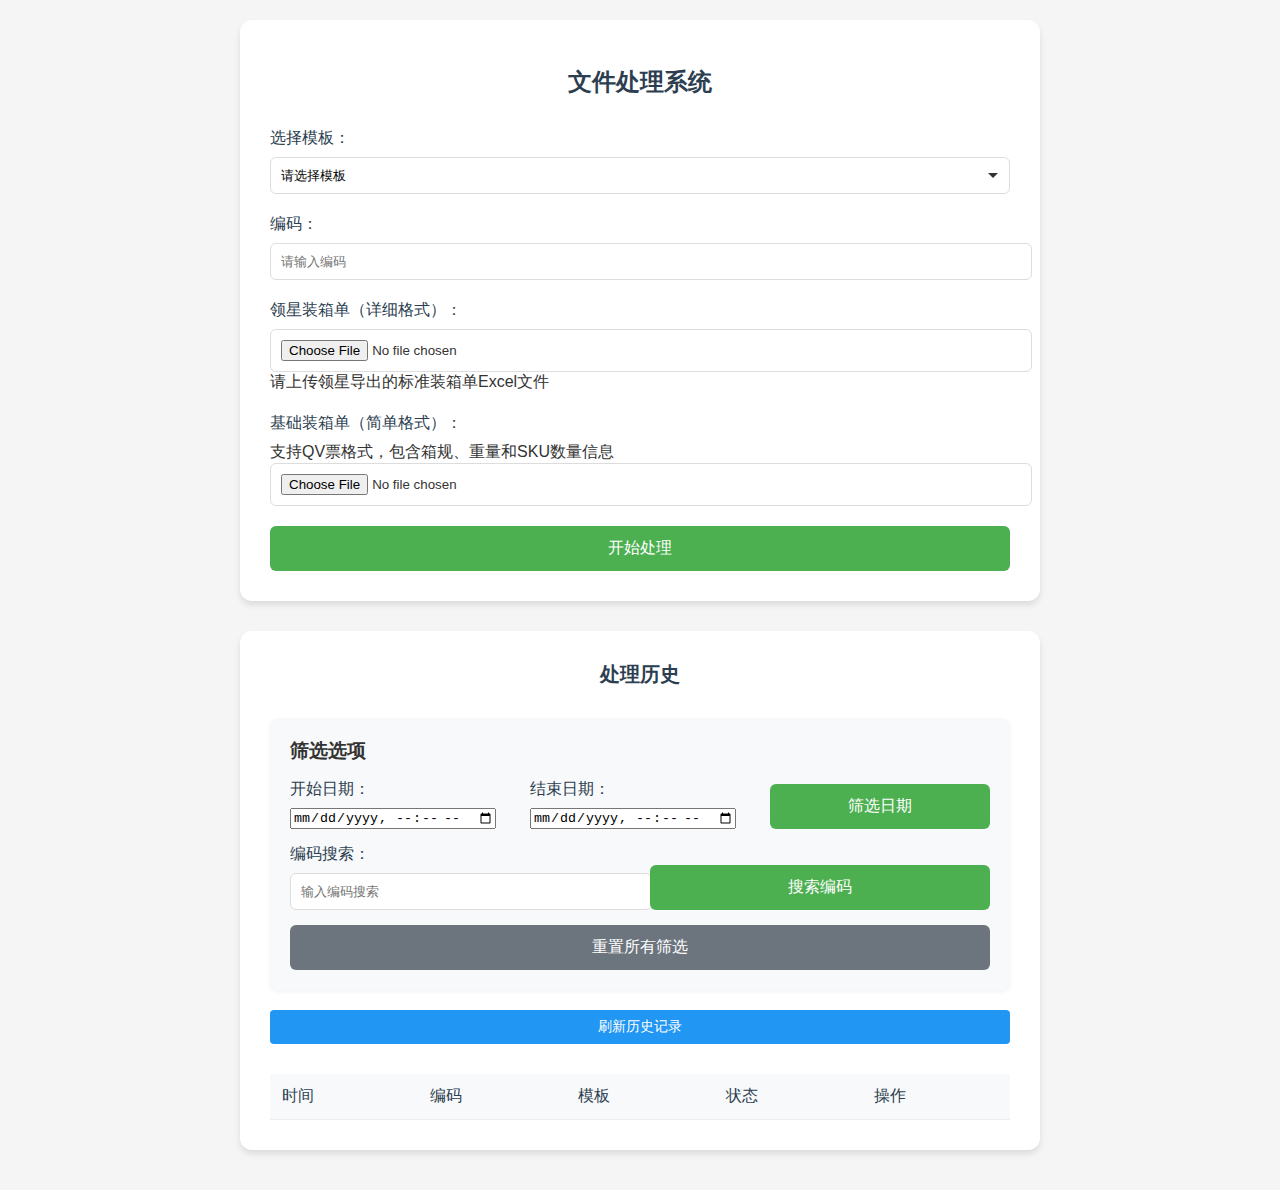
==== templates/index.html @ 7655ce64 "1.4.6" ====
<!DOCTYPE html>
<html lang="zh">
<head>
    <meta charset="UTF-8">
    <meta name="viewport" content="width=device-width, initial-scale=1.0">
    <title>文件处理系统</title>
    <style>
        body {
            font-family: "PingFang SC", "Microsoft YaHei", sans-serif;
            max-width: 800px;
            margin: 0 auto;
            padding: 20px;
            background-color: #f5f5f5;
            color: #333;
        }
        .container {
            background-color: white;
            padding: 30px;
            border-radius: 12px;
            box-shadow: 0 4px 6px rgba(0,0,0,0.1);
            margin-bottom: 20px;
        }
        h1, h2 {
            text-align: center;
            color: #2c3e50;
            margin-bottom: 30px;
            font-size: 24px;
        }
        h2 {
            font-size: 20px;
            margin-top: 0;
        }
        .form-group {
            margin-bottom: 20px;
        }
        label {
            display: block;
            margin-bottom: 8px;
            font-weight: 500;
            color: #2c3e50;
        }
        input[type="file"], input[type="text"], select, textarea {
            width: 100%;
            padding: 10px;
            border: 1px solid #ddd;
            border-radius: 6px;
            background-color: #fff;
            transition: border-color 0.3s, box-shadow 0.3s;
        }
        input[type="file"]:hover, input[type="text"]:hover, select:hover, textarea:hover {
            border-color: #4CAF50;
        }
        input[type="file"]:focus, input[type="text"]:focus, select:focus, textarea:focus {
            outline: none;
            border-color: #4CAF50;
            box-shadow: 0 0 0 2px rgba(76,175,80,0.2);
        }
        select {
            appearance: none;
            background-image: url("data:image/svg+xml,%3Csvg xmlns='http://www.w3.org/2000/svg' width='12' height='12' viewBox='0 0 12 12'%3E%3Cpath fill='%23333' d='M6 8L1 3h10z'/%3E%3C/svg%3E");
            background-repeat: no-repeat;
            background-position: right 10px center;
            padding-right: 30px;
        }
        button {
            background-color: #4CAF50;
            color: white;
            padding: 12px 24px;
            border: none;
            border-radius: 6px;
            cursor: pointer;
            width: 100%;
            font-size: 16px;
            font-weight: 500;
            transition: background-color 0.3s;
        }
        button:hover {
            background-color: #45a049;
        }
        #status {
            margin-top: 20px;
            padding: 15px;
            border-radius: 6px;
            display: none;
        }
        .success {
            background-color: #e8f5e9;
            color: #2e7d32;
            border: 1px solid #a5d6a7;
        }
        .error {
            background-color: #fdecea;
            color: #c62828;
            border: 1px solid #ef9a9a;
        }
        .processing {
            background-color: #e3f2fd;
            color: #1565c0;
            border: 1px solid #90caf9;
        }
        
        /* 历史记录样式 */
        .history-container {
            margin-top: 30px;
        }
        .history-table {
            width: 100%;
            border-collapse: collapse;
            margin-top: 20px;
        }
        .history-table th,
        .history-table td {
            padding: 12px;
            text-align: left;
            border-bottom: 1px solid #eee;
        }
        .history-table th {
            background-color: #f8f9fa;
            font-weight: 500;
            color: #2c3e50;
        }
        .history-table tr:hover {
            background-color: #f5f5f5;
        }
        .download-link {
            color: #4CAF50;
            text-decoration: none;
            font-weight: 500;
        }
        .download-link:hover {
            text-decoration: underline;
        }
        .refresh-button {
            background-color: #2196F3;
            color: white;
            padding: 8px 16px;
            border: none;
            border-radius: 4px;
            cursor: pointer;
            font-size: 14px;
            margin-bottom: 10px;
        }
        .refresh-button:hover {
            background-color: #1976D2;
        }
        .status-badge {
            padding: 4px 8px;
            border-radius: 12px;
            font-size: 12px;
            font-weight: 500;
        }
        .status-completed {
            background-color: #e8f5e9;
            color: #2e7d32;
        }
        .status-failed {
            background-color: #fdecea;
            color: #c62828;
        }
        .status-processing {
            background-color: #e3f2fd;
            color: #1565c0;
        }
        
        /* 新增样式 */
        .filter-section {
            background-color: #f8f9fa;
            padding: 20px;
            border-radius: 8px;
            margin-bottom: 20px;
            box-shadow: 0 2px 4px rgba(0,0,0,0.05);
        }
        
        .filter-group {
            display: flex;
            gap: 20px;
            margin-bottom: 15px;
        }
        
        .filter-item {
            flex: 1;
        }
        
        .filter-buttons {
            display: flex;
            gap: 10px;
            justify-content: flex-end;
            margin-top: 15px;
        }
        
        .btn-primary {
            background-color: #4CAF50;
            color: white;
        }
        
        .btn-secondary {
            background-color: #6c757d;
            color: white;
        }
        
        /* 新增通知样式 */
        .notification {
            position: fixed;
            top: 20px;
            right: 20px;
            padding: 15px 25px;
            border-radius: 8px;
            box-shadow: 0 4px 12px rgba(0,0,0,0.15);
            display: flex;
            align-items: center;
            justify-content: space-between;
            min-width: 300px;
            max-width: 400px;
            z-index: 1000;
            animation: slideIn 0.3s ease-out;
        }

        .notification.success {
            background-color: #e8f5e9;
            color: #2e7d32;
            border-left: 4px solid #4caf50;
        }

        .notification.error {
            background-color: #fdecea;
            color: #c62828;
            border-left: 4px solid #ef5350;
        }

        .notification .close-btn {
            background: none;
            border: none;
            color: inherit;
            padding: 0;
            margin-left: 15px;
            cursor: pointer;
            font-size: 20px;
            width: auto;
        }

        @keyframes slideIn {
            from {
                transform: translateX(100%);
                opacity: 0;
            }
            to {
                transform: translateX(0);
                opacity: 1;
            }
        }

        @keyframes fadeOut {
            from {
                opacity: 1;
            }
            to {
                opacity: 0;
            }
        }
    </style>
</head>
<body>
    <div class="container">
        <h1>文件处理系统</h1>
        <form id="uploadForm">
            <div class="form-group">
                <label for="templateSelect">选择模板：</label>
                <select id="templateSelect" name="templateSelect" required>
                    <option value="">请选择模板</option>
                    <option value="表格模版/叮铛卡航限时达.xlsx">叮铛卡航限时达</option>
                    <option value="表格模版/依诺达.xlsx">依诺达</option>
                    <option value="表格模版/顺丰.xlsx">顺丰</option>
                    <option value="表格模版/叮铛(美洲).xlsx">叮铛(美洲)</option>
                    <option value="表格模版/UPS(美洲).xlsx">UPS(美洲)</option>
                </select>
            </div>
            
            <div class="form-group">
                <label for="codeInput">编码：</label>
                <input type="text" id="codeInput" name="codeInput" placeholder="请输入编码">
                <div class="help-text" id="codeInputHelp"></div>
            </div>

            <div class="form-group">
                <label for="packing_list">领星装箱单（详细格式）：</label>
                <input type="file" id="packing_list" name="packing_list" accept=".xlsx,.xls">
                <div class="help-text">请上传领星导出的标准装箱单Excel文件</div>
            </div>
            
            <div class="form-group">
                <label for="invoice_info">基础装箱单（简单格式）：</label>
                <div class="help-text">支持QV票格式，包含箱规、重量和SKU数量信息</div>
                <input type="file" id="invoice_info" name="invoice_info" accept=".xlsx,.xls">
            </div>
            
            <button type="submit">开始处理</button>
        </form>
        <div id="status"></div>
    </div>

    <div class="container history-container">
        <h2>处理历史</h2>
        
        <!-- 筛选部分 -->
        <div class="filter-section">
            <h3 style="margin-top: 0; margin-bottom: 15px;">筛选选项</h3>
            <div class="filter-group">
                <div class="filter-item">
                    <label for="startDate">开始日期：</label>
                    <input type="datetime-local" id="startDate" class="form-control">
                </div>
                <div class="filter-item">
                    <label for="endDate">结束日期：</label>
                    <input type="datetime-local" id="endDate" class="form-control">
                </div>
                <div class="filter-item" style="display: flex; align-items: flex-end;">
                    <button type="button" class="btn btn-primary" onclick="applyDateFilters()">筛选日期</button>
                </div>
            </div>
            
            <div class="filter-group">
                <div class="filter-item">
                    <label for="codeFilter">编码搜索：</label>
                    <input type="text" id="codeFilter" class="form-control" placeholder="输入编码搜索">
                </div>
                <div class="filter-item" style="display: flex; align-items: flex-end;">
                    <button type="button" class="btn btn-primary" onclick="applyCodeFilter()">搜索编码</button>
                </div>
            </div>
            
            <div class="filter-buttons">
                <button type="button" class="btn btn-secondary" onclick="resetFilters()">重置所有筛选</button>
            </div>
        </div>
        
        <button class="refresh-button" onclick="loadHistory()">刷新历史记录</button>
        <table class="history-table">
            <thead>
                <tr>
                    <th>时间</th>
                    <th>编码</th>
                    <th>模板</th>
                    <th>状态</th>
                    <th>操作</th>
                </tr>
            </thead>
            <tbody id="historyTableBody">
            </tbody>
        </table>
    </div>

    <script>
        function updateStatus(message, type) {
            const statusDiv = document.getElementById('status');
            statusDiv.textContent = message;
            statusDiv.className = type;
            statusDiv.style.display = 'block';
            
            // 显示通知
            if (type === 'success' || type === 'error') {
                showNotification(message, type);
            }
        }

        function showNotification(message, type) {
            // 移除现有的通知
            const existingNotification = document.querySelector('.notification');
            if (existingNotification) {
                existingNotification.remove();
            }

            // 创建新的通知
            const notification = document.createElement('div');
            notification.className = `notification ${type}`;
            notification.innerHTML = `
                <span>${message}</span>
                <button class="close-btn" onclick="this.parentElement.remove()">&times;</button>
            `;

            // 添加到页面
            document.body.appendChild(notification);

            // 3秒后自动关闭
            setTimeout(() => {
                if (notification.parentElement) {
                    notification.style.animation = 'fadeOut 0.3s ease-out';
                    setTimeout(() => notification.remove(), 300);
                }
            }, 3000);
        }

        function formatDateToCustom(date) {
            const year = date.getFullYear();
            const month = String(date.getMonth() + 1).padStart(2, '0');
            const day = String(date.getDate()).padStart(2, '0');
            const hours = String(date.getHours()).padStart(2, '0');
            const minutes = String(date.getMinutes()).padStart(2, '0');
            const seconds = String(date.getSeconds()).padStart(2, '0');
            return `${year}${month}${day}_${hours}${minutes}${seconds}`;
        }

        function parseCustomDate(dateStr) {
            // 解析格式为 "20241209_171615" 的日期字符串
            const year = dateStr.substring(0, 4);
            const month = dateStr.substring(4, 6);
            const day = dateStr.substring(6, 8);
            const hour = dateStr.substring(9, 11);
            const minute = dateStr.substring(11, 13);
            const second = dateStr.substring(13, 15);
            return new Date(year, month - 1, day, hour, minute, second);
        }

        function loadHistory(filters = {}) {
            fetch('/history')
                .then(response => response.json())
                .then(data => {
                    const tbody = document.getElementById('historyTableBody');
                    tbody.innerHTML = '';
                    
                    // 过滤数据
                    let filteredData = data;
                    
                    if (filters.startDate || filters.endDate) {
                        filteredData = filteredData.filter(item => {
                            const itemDate = parseCustomDate(item.timestamp);
                            
                            if (filters.startDate && filters.endDate) {
                                const start = new Date(filters.startDate);
                                const end = new Date(filters.endDate);
                                return itemDate >= start && itemDate <= end;
                            } else if (filters.startDate) {
                                const start = new Date(filters.startDate);
                                return itemDate >= start;
                            } else if (filters.endDate) {
                                const end = new Date(filters.endDate);
                                return itemDate <= end;
                            }
                            return true;
                        });
                    }
                    
                    if (filters.code) {
                        filteredData = filteredData.filter(item => 
                            item.code_input.toLowerCase().includes(filters.code.toLowerCase())
                        );
                    }
                    
                    // 显示过滤后的数据
                    filteredData.forEach(item => {
                        const tr = document.createElement('tr');
                        const date = parseCustomDate(item.timestamp);
                        tr.innerHTML = `
                            <td>${date.toLocaleString()}</td>
                            <td>${item.code_input}</td>
                            <td>${item.template_name}</td>
                            <td class="status-${item.status}">${item.status}</td>
                            <td>
                                ${item.status === 'completed' ? 
                                    `<a href="/download/${item.result_file}" class="download-link">下载</a>` : 
                                    (item.status === 'processing' ? 
                                        `<button onclick="checkStatus('${item.task_id}')" class="check-status-btn">检查状态</button>` : 
                                        '')}
                            </td>
                        `;
                        tbody.appendChild(tr);
                    });
                });
        }
        
        function applyDateFilters() {
            const startDate = document.getElementById('startDate').value;
            const endDate = document.getElementById('endDate').value;
            
            loadHistory({
                startDate: startDate,
                endDate: endDate,
                code: document.getElementById('codeFilter').value
            });
        }
        
        function applyCodeFilter() {
            const code = document.getElementById('codeFilter').value;
            loadHistory({
                startDate: document.getElementById('startDate').value,
                endDate: document.getElementById('endDate').value,
                code: code
            });
        }
        
        function resetFilters() {
            document.getElementById('startDate').value = '';
            document.getElementById('endDate').value = '';
            document.getElementById('codeFilter').value = '';
            loadHistory();
        }
        
        // 模板配置，只列出不需要编码的模板
        const templateConfig = {
            "依诺达": { requiresCode: false }
        };

        // 处理模板选择变化
        document.getElementById('templateSelect').addEventListener('change', function(e) {
            const selectedTemplate = e.target.value.split('/').pop().replace('.xlsx', '');
            const codeInput = document.getElementById('codeInput');
            const codeInputHelp = document.getElementById('codeInputHelp');
            
            // 如果模板不在配置中，则默认需要编码
            const templateInfo = templateConfig[selectedTemplate] || { requiresCode: true };
            
            if (templateInfo.requiresCode) {
                codeInput.required = true;
                codeInput.placeholder = "请输入编码（必填）";
                codeInputHelp.textContent = "此模板需要编码";
                codeInputHelp.style.color = "#ff4444";
            } else {
                codeInput.required = false;
                codeInput.placeholder = "请输入编码（选填）";
                codeInputHelp.textContent = "此模板不需要编码";
                codeInputHelp.style.color = "#666";
            }
        });

        // 处理文件上传
        document.getElementById('uploadForm').addEventListener('submit', function(e) {
            e.preventDefault();
            
            const packingList = document.getElementById('packing_list').files[0];
            const invoiceInfo = document.getElementById('invoice_info').files[0];
            const templateType = document.getElementById('templateSelect').value;
            const code = document.getElementById('codeInput').value;
            
            // 检查是否选择了模板
            if (!templateType) {
                updateStatus('请选择模板', 'error');
                return;
            }
            
            // 检查文件上传情况
            if (!packingList && !invoiceInfo) {
                updateStatus('请上传装箱单文件', 'error');
                return;
            }
            
            if (packingList && invoiceInfo) {
                updateStatus('请只上传一个装箱单文件', 'error');
                return;
            }
            
            const formData = new FormData();
            // 根据上传的文件类型设置不同的处理标识
            if (packingList) {
                formData.append('packing_list', packingList);
            } else {
                formData.append('invoice_info', invoiceInfo);
            }
            
            // 提取模板名称（去掉路径）
            const templateName = templateType.split('/').pop().replace('.xlsx', '');
            formData.append('template_type', templateName);
            
            if (code) {
                formData.append('code', code);
            }
            
            updateStatus('正在上传文件...', 'processing');
            
            fetch('/upload', {
                method: 'POST',
                body: formData
            })
            .then(response => {
                if (!response.ok) {
                    throw new Error(`HTTP error! status: ${response.status}`);
                }
                return response.json();
            })
            .then(data => {
                if (data.success) {
                    updateStatus('文件已上传，正在处理...', 'processing');
                    checkStatus(data.task_id);
                } else {
                    const errorMsg = `编码 ${code}: ${data.error || '生成失败'}`;
                    updateStatus(errorMsg, 'error');
                    showNotification(errorMsg, 'error');
                    loadHistory();
                    setTimeout(() => {
                        location.reload();
                    }, 2000);
                }
            })
            .catch(error => {
                console.error('Error:', error);
                const errorMsg = `编码 ${code}: ${error.message || '生成失败'}`;
                updateStatus(errorMsg, 'error');
                showNotification(errorMsg, 'error');
                loadHistory();
                setTimeout(() => {
                    location.reload();
                }, 2000);
            });
        });

        function checkStatus(taskId) {
            fetch(`/status/${taskId}`)
            .then(response => {
                if (!response.ok) {
                    throw new Error(`HTTP error! status: ${response.status}`);
                }
                return response.json();
            })
            .then(data => {
                if (data.status === 'completed') {
                    updateStatus('处理完成', 'success');
                    loadHistory();
                    setTimeout(() => {
                        window.location.href = data.download_url;
                    }, 500);
                } else if (data.status === 'failed' || data.status === 'error' || data.error) {
                    const code = document.getElementById('codeInput').value;
                    const errorMsg = `编码 ${code}: ${data.error || '生成失败'}`;
                    updateStatus(errorMsg, 'error');
                    showNotification(errorMsg, 'error');
                    loadHistory();
                    setTimeout(() => {
                        location.reload();
                    }, 2000);
                } else if (data.status === 'processing') {
                    updateStatus('正在处理中...', 'processing');
                    setTimeout(() => checkStatus(taskId), 1000);
                } else {
                    // 未知状态，当作错误处理
                    const code = document.getElementById('codeInput').value;
                    const errorMsg = `编码 ${code}: 未知错误`;
                    updateStatus(errorMsg, 'error');
                    showNotification(errorMsg, 'error');
                    loadHistory();
                    setTimeout(() => {
                        location.reload();
                    }, 2000);
                }
            })
            .catch(error => {
                console.error('Error:', error);
                const code = document.getElementById('codeInput').value;
                const errorMsg = `编码 ${code}: ${error.message || '生成失败'}`;
                updateStatus(errorMsg, 'error');
                showNotification(errorMsg, 'error');
                loadHistory();
                setTimeout(() => {
                    location.reload();
                }, 2000);
            });
        }
    </script>
</body>
</html>
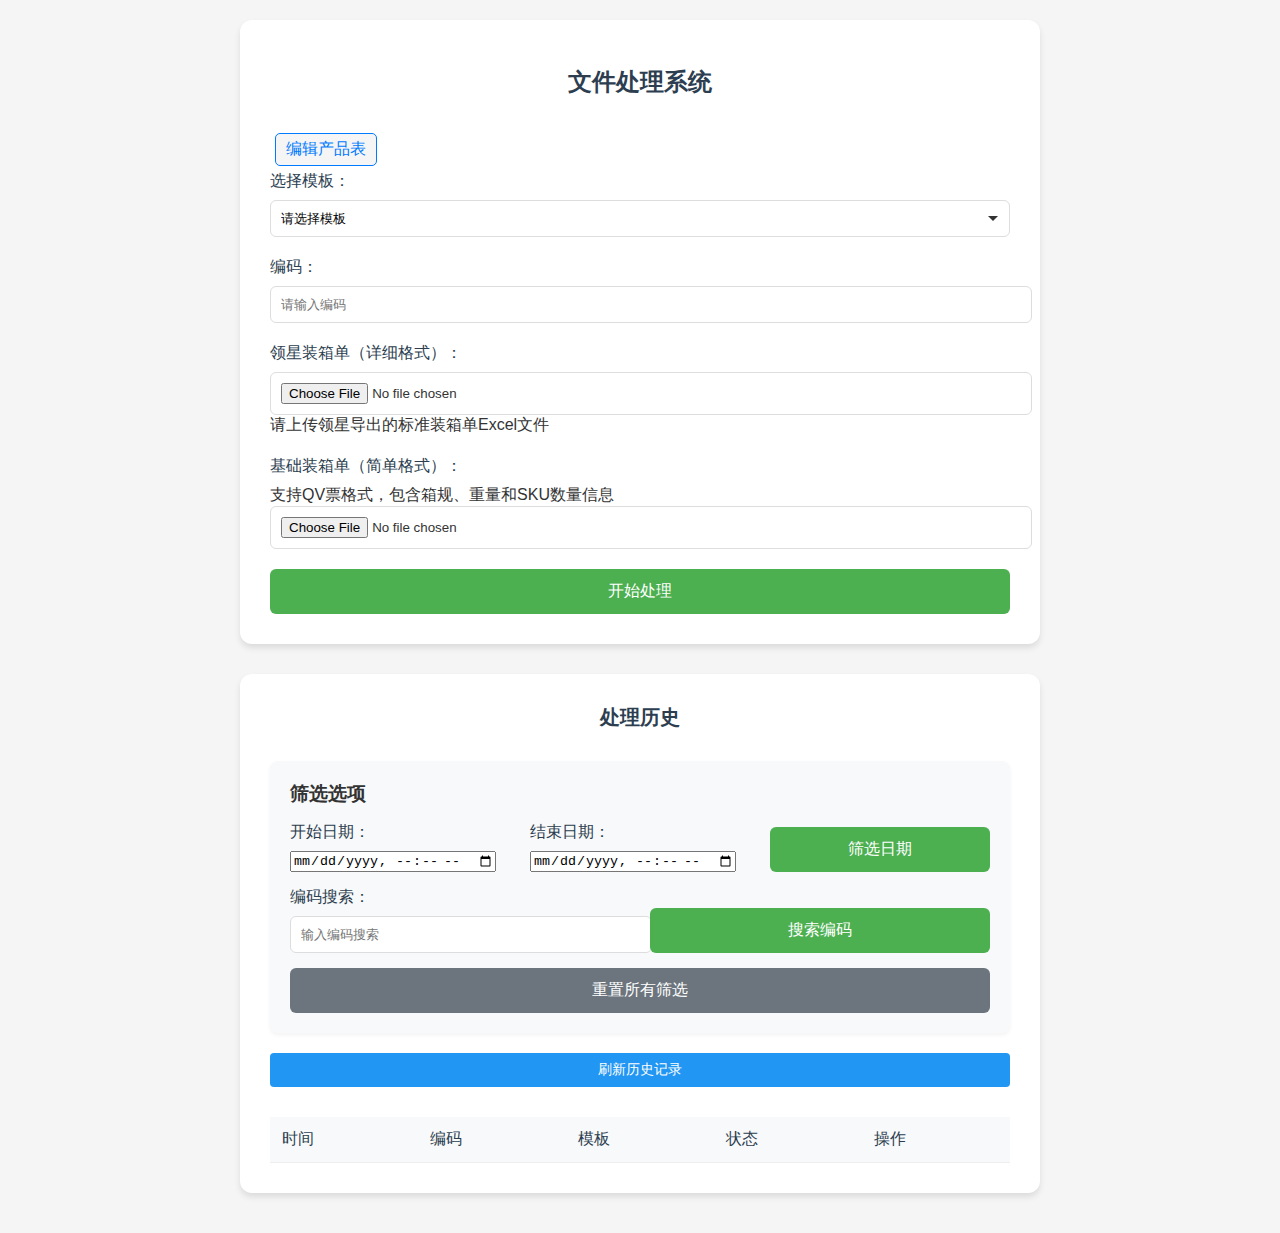
==== commit 5247acb2: "添加产品编辑和新增功能" ====
--- a/templates/index.html
+++ b/templates/index.html
@@ -13,32 +13,38 @@
             background-color: #f5f5f5;
             color: #333;
         }
+
         .container {
             background-color: white;
             padding: 30px;
             border-radius: 12px;
-            box-shadow: 0 4px 6px rgba(0,0,0,0.1);
+            box-shadow: 0 4px 6px rgba(0, 0, 0, 0.1);
             margin-bottom: 20px;
         }
+
         h1, h2 {
             text-align: center;
             color: #2c3e50;
             margin-bottom: 30px;
             font-size: 24px;
         }
+
         h2 {
             font-size: 20px;
             margin-top: 0;
         }
+
         .form-group {
             margin-bottom: 20px;
         }
+
         label {
             display: block;
             margin-bottom: 8px;
             font-weight: 500;
             color: #2c3e50;
         }
+
         input[type="file"], input[type="text"], select, textarea {
             width: 100%;
             padding: 10px;
@@ -47,14 +53,17 @@
             background-color: #fff;
             transition: border-color 0.3s, box-shadow 0.3s;
         }
+
         input[type="file"]:hover, input[type="text"]:hover, select:hover, textarea:hover {
             border-color: #4CAF50;
         }
+
         input[type="file"]:focus, input[type="text"]:focus, select:focus, textarea:focus {
             outline: none;
             border-color: #4CAF50;
-            box-shadow: 0 0 0 2px rgba(76,175,80,0.2);
-        }
+            box-shadow: 0 0 0 2px rgba(76, 175, 80, 0.2);
+        }
+
         select {
             appearance: none;
             background-image: url("data:image/svg+xml,%3Csvg xmlns='http://www.w3.org/2000/svg' width='12' height='12' viewBox='0 0 12 12'%3E%3Cpath fill='%23333' d='M6 8L1 3h10z'/%3E%3C/svg%3E");
@@ -62,6 +71,7 @@
             background-position: right 10px center;
             padding-right: 30px;
         }
+
         button {
             background-color: #4CAF50;
             color: white;
@@ -74,62 +84,74 @@
             font-weight: 500;
             transition: background-color 0.3s;
         }
+
         button:hover {
             background-color: #45a049;
         }
+
         #status {
             margin-top: 20px;
             padding: 15px;
             border-radius: 6px;
             display: none;
         }
+
         .success {
             background-color: #e8f5e9;
             color: #2e7d32;
             border: 1px solid #a5d6a7;
         }
+
         .error {
             background-color: #fdecea;
             color: #c62828;
             border: 1px solid #ef9a9a;
         }
+
         .processing {
             background-color: #e3f2fd;
             color: #1565c0;
             border: 1px solid #90caf9;
         }
-        
+
         /* 历史记录样式 */
         .history-container {
             margin-top: 30px;
         }
+
         .history-table {
             width: 100%;
             border-collapse: collapse;
             margin-top: 20px;
         }
+
         .history-table th,
         .history-table td {
             padding: 12px;
             text-align: left;
             border-bottom: 1px solid #eee;
         }
+
         .history-table th {
             background-color: #f8f9fa;
             font-weight: 500;
             color: #2c3e50;
         }
+
         .history-table tr:hover {
             background-color: #f5f5f5;
         }
+
         .download-link {
             color: #4CAF50;
             text-decoration: none;
             font-weight: 500;
         }
+
         .download-link:hover {
             text-decoration: underline;
         }
+
         .refresh-button {
             background-color: #2196F3;
             color: white;
@@ -140,64 +162,69 @@
             font-size: 14px;
             margin-bottom: 10px;
         }
+
         .refresh-button:hover {
             background-color: #1976D2;
         }
+
         .status-badge {
             padding: 4px 8px;
             border-radius: 12px;
             font-size: 12px;
             font-weight: 500;
         }
+
         .status-completed {
             background-color: #e8f5e9;
             color: #2e7d32;
         }
+
         .status-failed {
             background-color: #fdecea;
             color: #c62828;
         }
+
         .status-processing {
             background-color: #e3f2fd;
             color: #1565c0;
         }
-        
+
         /* 新增样式 */
         .filter-section {
             background-color: #f8f9fa;
             padding: 20px;
             border-radius: 8px;
             margin-bottom: 20px;
-            box-shadow: 0 2px 4px rgba(0,0,0,0.05);
-        }
-        
+            box-shadow: 0 2px 4px rgba(0, 0, 0, 0.05);
+        }
+
         .filter-group {
             display: flex;
             gap: 20px;
             margin-bottom: 15px;
         }
-        
+
         .filter-item {
             flex: 1;
         }
-        
+
         .filter-buttons {
             display: flex;
             gap: 10px;
             justify-content: flex-end;
             margin-top: 15px;
         }
-        
+
         .btn-primary {
             background-color: #4CAF50;
             color: white;
         }
-        
+
         .btn-secondary {
             background-color: #6c757d;
             color: white;
         }
-        
+
         /* 新增通知样式 */
         .notification {
             position: fixed;
@@ -205,7 +232,7 @@
             right: 20px;
             padding: 15px 25px;
             border-radius: 8px;
-            box-shadow: 0 4px 12px rgba(0,0,0,0.15);
+            box-shadow: 0 4px 12px rgba(0, 0, 0, 0.15);
             display: flex;
             align-items: center;
             justify-content: space-between;
@@ -257,318 +284,338 @@
                 opacity: 0;
             }
         }
+
+        .link {
+            text-decoration: none; /* 去掉下划线 */
+            color: #007bff; /* 设定链接文本颜色 */
+            background-color: #f5f5f5; /* 设定链接背景色 */
+            padding: 5px 10px; /* 设定内边距 */
+            border: 1px solid #007bff; /* 设定边框 */
+            border-radius: 5px; /* 设定圆角 */
+            margin: 5px; /* 设定外边距 */
+            display: inline-block; /* 将链接设置为块级元素，以便于设置宽度和高度 */
+            transition: background-color 0.3s, color 0.3s; /* 添加过渡效果 */
+        }
+
+        .link:hover {
+            background-color: #007bff; /* 鼠标悬停时改变背景色 */
+            color: #fff; /* 鼠标悬停时改变文本颜色 */
+        }
     </style>
 </head>
 <body>
-    <div class="container">
-        <h1>文件处理系统</h1>
-        <form id="uploadForm">
-            <div class="form-group">
-                <label for="templateSelect">选择模板：</label>
-                <select id="templateSelect" name="templateSelect" required>
-                    <option value="">请选择模板</option>
-                    <option value="表格模版/叮铛卡航限时达.xlsx">叮铛卡航限时达</option>
-                    <option value="表格模版/依诺达.xlsx">依诺达</option>
-                    <option value="表格模版/顺丰.xlsx">顺丰</option>
-                    <option value="表格模版/叮铛(美洲).xlsx">叮铛(美洲)</option>
-                    <option value="表格模版/UPS(美洲).xlsx">UPS(美洲)</option>
-                </select>
+<div class="container">
+    <h1>文件处理系统</h1>
+    <a href="/msku_edit" target="_blank" class="link">编辑产品表</a>
+    <form id="uploadForm">
+        <div class="form-group">
+            <label for="templateSelect">选择模板：</label>
+            <select id="templateSelect" name="templateSelect" required>
+                <option value="">请选择模板</option>
+                <option value="表格模版/叮铛卡航限时达.xlsx">叮铛卡航限时达</option>
+                <option value="表格模版/依诺达.xlsx">依诺达</option>
+                <option value="表格模版/顺丰.xlsx">顺丰</option>
+                <option value="表格模版/叮铛(美洲).xlsx">叮铛(美洲)</option>
+                <option value="表格模版/UPS(美洲).xlsx">UPS(美洲)</option>
+                <option value="表格模版/林道.xlsx">林道</option>
+                <option value="表格模版/林道UPS.xlsx">林道UPS</option>
+            </select>
+        </div>
+
+        <div class="form-group">
+            <label for="codeInput">编码：</label>
+            <input type="text" id="codeInput" name="codeInput" placeholder="请输入编码">
+            <div class="help-text" id="codeInputHelp"></div>
+        </div>
+
+        <div class="form-group">
+            <label for="packing_list">领星装箱单（详细格式）：</label>
+            <input type="file" id="packing_list" name="packing_list" accept=".xlsx,.xls">
+            <div class="help-text">请上传领星导出的标准装箱单Excel文件</div>
+        </div>
+
+        <div class="form-group">
+            <label for="invoice_info">基础装箱单（简单格式）：</label>
+            <div class="help-text">支持QV票格式，包含箱规、重量和SKU数量信息</div>
+            <input type="file" id="invoice_info" name="invoice_info" accept=".xlsx,.xls">
+        </div>
+
+        <button type="submit">开始处理</button>
+    </form>
+    <div id="status"></div>
+</div>
+
+<div class="container history-container">
+    <h2>处理历史</h2>
+
+    <!-- 筛选部分 -->
+    <div class="filter-section">
+        <h3 style="margin-top: 0; margin-bottom: 15px;">筛选选项</h3>
+        <div class="filter-group">
+            <div class="filter-item">
+                <label for="startDate">开始日期：</label>
+                <input type="datetime-local" id="startDate" class="form-control">
             </div>
-            
-            <div class="form-group">
-                <label for="codeInput">编码：</label>
-                <input type="text" id="codeInput" name="codeInput" placeholder="请输入编码">
-                <div class="help-text" id="codeInputHelp"></div>
+            <div class="filter-item">
+                <label for="endDate">结束日期：</label>
+                <input type="datetime-local" id="endDate" class="form-control">
             </div>
-
-            <div class="form-group">
-                <label for="packing_list">领星装箱单（详细格式）：</label>
-                <input type="file" id="packing_list" name="packing_list" accept=".xlsx,.xls">
-                <div class="help-text">请上传领星导出的标准装箱单Excel文件</div>
-            </div>
-            
-            <div class="form-group">
-                <label for="invoice_info">基础装箱单（简单格式）：</label>
-                <div class="help-text">支持QV票格式，包含箱规、重量和SKU数量信息</div>
-                <input type="file" id="invoice_info" name="invoice_info" accept=".xlsx,.xls">
-            </div>
-            
-            <button type="submit">开始处理</button>
-        </form>
-        <div id="status"></div>
-    </div>
-
-    <div class="container history-container">
-        <h2>处理历史</h2>
-        
-        <!-- 筛选部分 -->
-        <div class="filter-section">
-            <h3 style="margin-top: 0; margin-bottom: 15px;">筛选选项</h3>
-            <div class="filter-group">
-                <div class="filter-item">
-                    <label for="startDate">开始日期：</label>
-                    <input type="datetime-local" id="startDate" class="form-control">
-                </div>
-                <div class="filter-item">
-                    <label for="endDate">结束日期：</label>
-                    <input type="datetime-local" id="endDate" class="form-control">
-                </div>
-                <div class="filter-item" style="display: flex; align-items: flex-end;">
-                    <button type="button" class="btn btn-primary" onclick="applyDateFilters()">筛选日期</button>
-                </div>
-            </div>
-            
-            <div class="filter-group">
-                <div class="filter-item">
-                    <label for="codeFilter">编码搜索：</label>
-                    <input type="text" id="codeFilter" class="form-control" placeholder="输入编码搜索">
-                </div>
-                <div class="filter-item" style="display: flex; align-items: flex-end;">
-                    <button type="button" class="btn btn-primary" onclick="applyCodeFilter()">搜索编码</button>
-                </div>
-            </div>
-            
-            <div class="filter-buttons">
-                <button type="button" class="btn btn-secondary" onclick="resetFilters()">重置所有筛选</button>
+            <div class="filter-item" style="display: flex; align-items: flex-end;">
+                <button type="button" class="btn btn-primary" onclick="applyDateFilters()">筛选日期</button>
             </div>
         </div>
-        
-        <button class="refresh-button" onclick="loadHistory()">刷新历史记录</button>
-        <table class="history-table">
-            <thead>
-                <tr>
-                    <th>时间</th>
-                    <th>编码</th>
-                    <th>模板</th>
-                    <th>状态</th>
-                    <th>操作</th>
-                </tr>
-            </thead>
-            <tbody id="historyTableBody">
-            </tbody>
-        </table>
+
+        <div class="filter-group">
+            <div class="filter-item">
+                <label for="codeFilter">编码搜索：</label>
+                <input type="text" id="codeFilter" class="form-control" placeholder="输入编码搜索">
+            </div>
+            <div class="filter-item" style="display: flex; align-items: flex-end;">
+                <button type="button" class="btn btn-primary" onclick="applyCodeFilter()">搜索编码</button>
+            </div>
+        </div>
+
+        <div class="filter-buttons">
+            <button type="button" class="btn btn-secondary" onclick="resetFilters()">重置所有筛选</button>
+        </div>
     </div>
 
-    <script>
-        function updateStatus(message, type) {
-            const statusDiv = document.getElementById('status');
-            statusDiv.textContent = message;
-            statusDiv.className = type;
-            statusDiv.style.display = 'block';
-            
-            // 显示通知
-            if (type === 'success' || type === 'error') {
-                showNotification(message, type);
-            }
-        }
-
-        function showNotification(message, type) {
-            // 移除现有的通知
-            const existingNotification = document.querySelector('.notification');
-            if (existingNotification) {
-                existingNotification.remove();
-            }
-
-            // 创建新的通知
-            const notification = document.createElement('div');
-            notification.className = `notification ${type}`;
-            notification.innerHTML = `
+    <button class="refresh-button" onclick="loadHistory()">刷新历史记录</button>
+    <table class="history-table">
+        <thead>
+        <tr>
+            <th>时间</th>
+            <th>编码</th>
+            <th>模板</th>
+            <th>状态</th>
+            <th>操作</th>
+        </tr>
+        </thead>
+        <tbody id="historyTableBody">
+        </tbody>
+    </table>
+</div>
+
+<script>
+    function updateStatus(message, type) {
+        const statusDiv = document.getElementById('status');
+        statusDiv.textContent = message;
+        statusDiv.className = type;
+        statusDiv.style.display = 'block';
+
+        // 显示通知
+        if (type === 'success' || type === 'error') {
+            showNotification(message, type);
+        }
+    }
+
+    function showNotification(message, type) {
+        // 移除现有的通知
+        const existingNotification = document.querySelector('.notification');
+        if (existingNotification) {
+            existingNotification.remove();
+        }
+
+        // 创建新的通知
+        const notification = document.createElement('div');
+        notification.className = `notification ${type}`;
+        notification.innerHTML = `
                 <span>${message}</span>
                 <button class="close-btn" onclick="this.parentElement.remove()">&times;</button>
             `;
 
-            // 添加到页面
-            document.body.appendChild(notification);
-
-            // 3秒后自动关闭
-            setTimeout(() => {
-                if (notification.parentElement) {
-                    notification.style.animation = 'fadeOut 0.3s ease-out';
-                    setTimeout(() => notification.remove(), 300);
+        // 添加到页面
+        document.body.appendChild(notification);
+
+        // 3秒后自动关闭
+        setTimeout(() => {
+            if (notification.parentElement) {
+                notification.style.animation = 'fadeOut 0.3s ease-out';
+                setTimeout(() => notification.remove(), 300);
+            }
+        }, 3000);
+    }
+
+    function formatDateToCustom(date) {
+        const year = date.getFullYear();
+        const month = String(date.getMonth() + 1).padStart(2, '0');
+        const day = String(date.getDate()).padStart(2, '0');
+        const hours = String(date.getHours()).padStart(2, '0');
+        const minutes = String(date.getMinutes()).padStart(2, '0');
+        const seconds = String(date.getSeconds()).padStart(2, '0');
+        return `${year}${month}${day}_${hours}${minutes}${seconds}`;
+    }
+
+    function parseCustomDate(dateStr) {
+        // 解析格式为 "20241209_171615" 的日期字符串
+        const year = dateStr.substring(0, 4);
+        const month = dateStr.substring(4, 6);
+        const day = dateStr.substring(6, 8);
+        const hour = dateStr.substring(9, 11);
+        const minute = dateStr.substring(11, 13);
+        const second = dateStr.substring(13, 15);
+        return new Date(year, month - 1, day, hour, minute, second);
+    }
+
+    function loadHistory(filters = {}) {
+        fetch('/history')
+            .then(response => response.json())
+            .then(data => {
+                const tbody = document.getElementById('historyTableBody');
+                tbody.innerHTML = '';
+
+                // 过滤数据
+                let filteredData = data;
+
+                if (filters.startDate || filters.endDate) {
+                    filteredData = filteredData.filter(item => {
+                        const itemDate = parseCustomDate(item.timestamp);
+
+                        if (filters.startDate && filters.endDate) {
+                            const start = new Date(filters.startDate);
+                            const end = new Date(filters.endDate);
+                            return itemDate >= start && itemDate <= end;
+                        } else if (filters.startDate) {
+                            const start = new Date(filters.startDate);
+                            return itemDate >= start;
+                        } else if (filters.endDate) {
+                            const end = new Date(filters.endDate);
+                            return itemDate <= end;
+                        }
+                        return true;
+                    });
                 }
-            }, 3000);
-        }
-
-        function formatDateToCustom(date) {
-            const year = date.getFullYear();
-            const month = String(date.getMonth() + 1).padStart(2, '0');
-            const day = String(date.getDate()).padStart(2, '0');
-            const hours = String(date.getHours()).padStart(2, '0');
-            const minutes = String(date.getMinutes()).padStart(2, '0');
-            const seconds = String(date.getSeconds()).padStart(2, '0');
-            return `${year}${month}${day}_${hours}${minutes}${seconds}`;
-        }
-
-        function parseCustomDate(dateStr) {
-            // 解析格式为 "20241209_171615" 的日期字符串
-            const year = dateStr.substring(0, 4);
-            const month = dateStr.substring(4, 6);
-            const day = dateStr.substring(6, 8);
-            const hour = dateStr.substring(9, 11);
-            const minute = dateStr.substring(11, 13);
-            const second = dateStr.substring(13, 15);
-            return new Date(year, month - 1, day, hour, minute, second);
-        }
-
-        function loadHistory(filters = {}) {
-            fetch('/history')
-                .then(response => response.json())
-                .then(data => {
-                    const tbody = document.getElementById('historyTableBody');
-                    tbody.innerHTML = '';
-                    
-                    // 过滤数据
-                    let filteredData = data;
-                    
-                    if (filters.startDate || filters.endDate) {
-                        filteredData = filteredData.filter(item => {
-                            const itemDate = parseCustomDate(item.timestamp);
-                            
-                            if (filters.startDate && filters.endDate) {
-                                const start = new Date(filters.startDate);
-                                const end = new Date(filters.endDate);
-                                return itemDate >= start && itemDate <= end;
-                            } else if (filters.startDate) {
-                                const start = new Date(filters.startDate);
-                                return itemDate >= start;
-                            } else if (filters.endDate) {
-                                const end = new Date(filters.endDate);
-                                return itemDate <= end;
-                            }
-                            return true;
-                        });
-                    }
-                    
-                    if (filters.code) {
-                        filteredData = filteredData.filter(item => 
-                            item.code_input.toLowerCase().includes(filters.code.toLowerCase())
-                        );
-                    }
-                    
-                    // 显示过滤后的数据
-                    filteredData.forEach(item => {
-                        const tr = document.createElement('tr');
-                        const date = parseCustomDate(item.timestamp);
-                        tr.innerHTML = `
+
+                if (filters.code) {
+                    filteredData = filteredData.filter(item =>
+                        item.code_input.toLowerCase().includes(filters.code.toLowerCase())
+                    );
+                }
+
+                // 显示过滤后的数据
+                filteredData.forEach(item => {
+                    const tr = document.createElement('tr');
+                    const date = parseCustomDate(item.timestamp);
+                    tr.innerHTML = `
                             <td>${date.toLocaleString()}</td>
                             <td>${item.code_input}</td>
                             <td>${item.template_name}</td>
                             <td class="status-${item.status}">${item.status}</td>
                             <td>
-                                ${item.status === 'completed' ? 
-                                    `<a href="/download/${item.result_file}" class="download-link">下载</a>` : 
-                                    (item.status === 'processing' ? 
-                                        `<button onclick="checkStatus('${item.task_id}')" class="check-status-btn">检查状态</button>` : 
-                                        '')}
+                                ${item.status === 'completed' ?
+                        `<a href="/download/${item.result_file}" class="download-link">下载</a>` :
+                        (item.status === 'processing' ?
+                            `<button onclick="checkStatus('${item.task_id}')" class="check-status-btn">检查状态</button>` :
+                            '')}
                             </td>
                         `;
-                        tbody.appendChild(tr);
-                    });
+                    tbody.appendChild(tr);
                 });
-        }
-        
-        function applyDateFilters() {
-            const startDate = document.getElementById('startDate').value;
-            const endDate = document.getElementById('endDate').value;
-            
-            loadHistory({
-                startDate: startDate,
-                endDate: endDate,
-                code: document.getElementById('codeFilter').value
             });
-        }
-        
-        function applyCodeFilter() {
-            const code = document.getElementById('codeFilter').value;
-            loadHistory({
-                startDate: document.getElementById('startDate').value,
-                endDate: document.getElementById('endDate').value,
-                code: code
-            });
-        }
-        
-        function resetFilters() {
-            document.getElementById('startDate').value = '';
-            document.getElementById('endDate').value = '';
-            document.getElementById('codeFilter').value = '';
-            loadHistory();
-        }
-        
-        // 模板配置，只列出不需要编码的模板
-        const templateConfig = {
-            "依诺达": { requiresCode: false }
-        };
-
-        // 处理模板选择变化
-        document.getElementById('templateSelect').addEventListener('change', function(e) {
-            const selectedTemplate = e.target.value.split('/').pop().replace('.xlsx', '');
-            const codeInput = document.getElementById('codeInput');
-            const codeInputHelp = document.getElementById('codeInputHelp');
-            
-            // 如果模板不在配置中，则默认需要编码
-            const templateInfo = templateConfig[selectedTemplate] || { requiresCode: true };
-            
-            if (templateInfo.requiresCode) {
-                codeInput.required = true;
-                codeInput.placeholder = "请输入编码（必填）";
-                codeInputHelp.textContent = "此模板需要编码";
-                codeInputHelp.style.color = "#ff4444";
-            } else {
-                codeInput.required = false;
-                codeInput.placeholder = "请输入编码（选填）";
-                codeInputHelp.textContent = "此模板不需要编码";
-                codeInputHelp.style.color = "#666";
-            }
+    }
+
+    function applyDateFilters() {
+        const startDate = document.getElementById('startDate').value;
+        const endDate = document.getElementById('endDate').value;
+
+        loadHistory({
+            startDate: startDate,
+            endDate: endDate,
+            code: document.getElementById('codeFilter').value
         });
-
-        // 处理文件上传
-        document.getElementById('uploadForm').addEventListener('submit', function(e) {
-            e.preventDefault();
-            
-            const packingList = document.getElementById('packing_list').files[0];
-            const invoiceInfo = document.getElementById('invoice_info').files[0];
-            const templateType = document.getElementById('templateSelect').value;
-            const code = document.getElementById('codeInput').value;
-            
-            // 检查是否选择了模板
-            if (!templateType) {
-                updateStatus('请选择模板', 'error');
-                return;
-            }
-            
-            // 检查文件上传情况
-            if (!packingList && !invoiceInfo) {
-                updateStatus('请上传装箱单文件', 'error');
-                return;
-            }
-            
-            if (packingList && invoiceInfo) {
-                updateStatus('请只上传一个装箱单文件', 'error');
-                return;
-            }
-            
-            const formData = new FormData();
-            // 根据上传的文件类型设置不同的处理标识
-            if (packingList) {
-                formData.append('packing_list', packingList);
-            } else {
-                formData.append('invoice_info', invoiceInfo);
-            }
-            
-            // 提取模板名称（去掉路径）
-            const templateName = templateType.split('/').pop().replace('.xlsx', '');
-            formData.append('template_type', templateName);
-            
-            if (code) {
-                formData.append('code', code);
-            }
-            
-            updateStatus('正在上传文件...', 'processing');
-            
-            fetch('/upload', {
-                method: 'POST',
-                body: formData
-            })
+    }
+
+    function applyCodeFilter() {
+        const code = document.getElementById('codeFilter').value;
+        loadHistory({
+            startDate: document.getElementById('startDate').value,
+            endDate: document.getElementById('endDate').value,
+            code: code
+        });
+    }
+
+    function resetFilters() {
+        document.getElementById('startDate').value = '';
+        document.getElementById('endDate').value = '';
+        document.getElementById('codeFilter').value = '';
+        loadHistory();
+    }
+
+    // 模板配置，只列出不需要编码的模板，后续要改
+    const templateConfig = {
+        "依诺达": {requiresCode: false}
+    };
+
+    // 处理模板选择变化
+    document.getElementById('templateSelect').addEventListener('change', function (e) {
+        const selectedTemplate = e.target.value.split('/').pop().replace('.xlsx', '');
+        const codeInput = document.getElementById('codeInput');
+        const codeInputHelp = document.getElementById('codeInputHelp');
+
+        // 如果模板不在配置中，则默认需要编码
+        const templateInfo = templateConfig[selectedTemplate] || {requiresCode: true};
+
+        if (templateInfo.requiresCode) {
+            codeInput.required = true;
+            codeInput.placeholder = "请输入编码（必填）";
+            codeInputHelp.textContent = "此模板需要编码";
+            codeInputHelp.style.color = "#ff4444";
+        } else {
+            codeInput.required = false;
+            codeInput.placeholder = "请输入编码（选填）";
+            codeInputHelp.textContent = "此模板不需要编码";
+            codeInputHelp.style.color = "#666";
+        }
+    });
+
+    // 处理文件上传
+    document.getElementById('uploadForm').addEventListener('submit', function (e) {
+        e.preventDefault();
+
+        const packingList = document.getElementById('packing_list').files[0];
+        const invoiceInfo = document.getElementById('invoice_info').files[0];
+        const templateType = document.getElementById('templateSelect').value;
+        const code = document.getElementById('codeInput').value;
+
+        // 检查是否选择了模板
+        if (!templateType) {
+            updateStatus('请选择模板', 'error');
+            return;
+        }
+
+        // 检查文件上传情况
+        if (!packingList && !invoiceInfo) {
+            updateStatus('请上传装箱单文件', 'error');
+            return;
+        }
+
+        if (packingList && invoiceInfo) {
+            updateStatus('请只上传一个装箱单文件', 'error');
+            return;
+        }
+
+        const formData = new FormData();
+        // 根据上传的文件类型设置不同的处理标识
+        if (packingList) {
+            formData.append('packing_list', packingList);
+        } else {
+            formData.append('invoice_info', invoiceInfo);
+        }
+
+        // 提取模板名称（去掉路径）
+        const templateName = templateType.split('/').pop().replace('.xlsx', '');
+        formData.append('template_type', templateName);
+
+        if (code) {
+            formData.append('code', code);
+        }
+
+        updateStatus('正在上传文件...', 'processing');
+
+        fetch('/upload', {
+            method: 'POST',
+            body: formData
+        })
             .then(response => {
                 if (!response.ok) {
                     throw new Error(`HTTP error! status: ${response.status}`);
@@ -599,10 +646,10 @@
                     location.reload();
                 }, 2000);
             });
-        });
-
-        function checkStatus(taskId) {
-            fetch(`/status/${taskId}`)
+    });
+
+    function checkStatus(taskId) {
+        fetch(`/status/${taskId}`)
             .then(response => {
                 if (!response.ok) {
                     throw new Error(`HTTP error! status: ${response.status}`);
@@ -651,7 +698,7 @@
                     location.reload();
                 }, 2000);
             });
-        }
-    </script>
+    }
+</script>
 </body>
 </html>
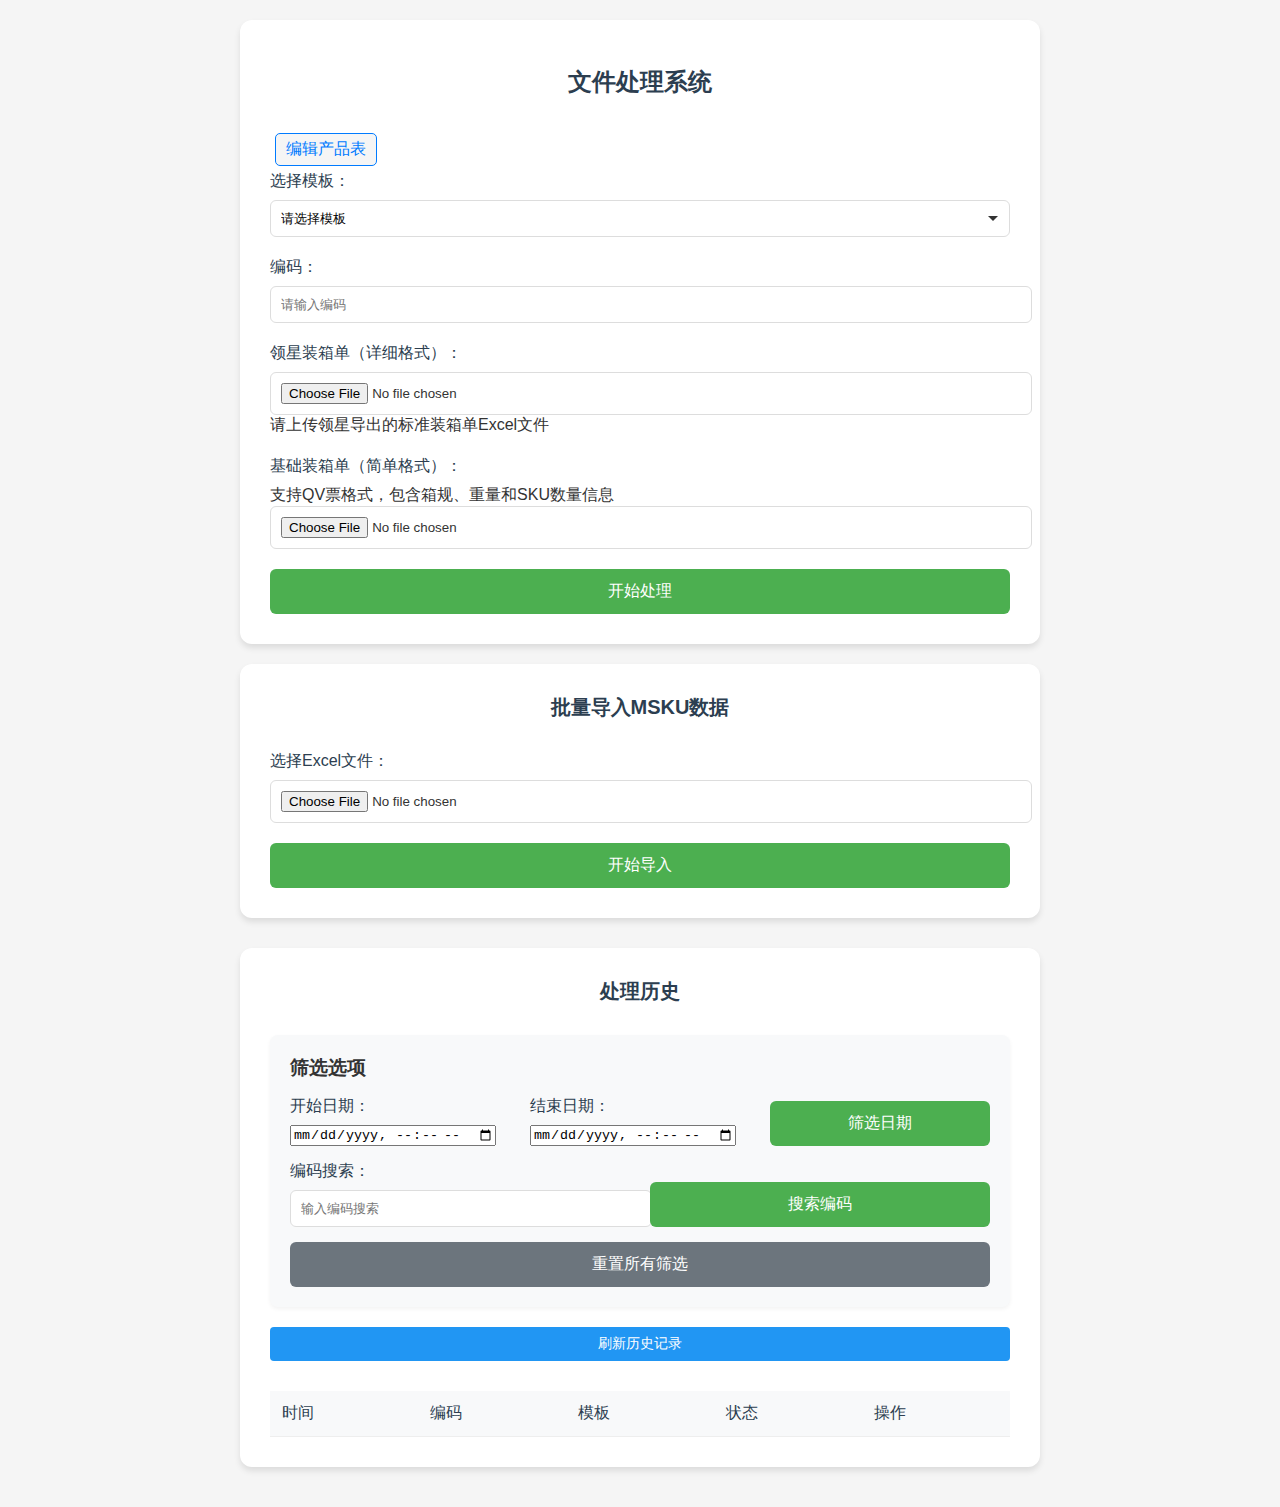
==== commit 8d940082: "批量上传功能尝试" ====
--- a/templates/index.html
+++ b/templates/index.html
@@ -301,12 +301,36 @@
             background-color: #007bff; /* 鼠标悬停时改变背景色 */
             color: #fff; /* 鼠标悬停时改变文本颜色 */
         }
+
+        /* 进度条样式 */
+        .progress-bar {
+            width: 100%;
+            height: 20px;
+            background-color: #f0f0f0;
+            border-radius: 10px;
+            margin: 10px 0;
+            overflow: hidden;
+        }
+
+        .progress-fill {
+            height: 100%;
+            background-color: #4CAF50;
+            width: 0;
+            transition: width 0.3s ease;
+        }
+
+        .status-text {
+            margin-top: 10px;
+            font-size: 14px;
+            color: #666;
+        }
     </style>
 </head>
 <body>
 <div class="container">
     <h1>文件处理系统</h1>
     <a href="/msku_edit" target="_blank" class="link">编辑产品表</a>
+    
     <form id="uploadForm">
         <div class="form-group">
             <label for="templateSelect">选择模板：</label>
@@ -318,7 +342,11 @@
                 <option value="表格模版/叮铛(美洲).xlsx">叮铛(美洲)</option>
                 <option value="表格模版/UPS(美洲).xlsx">UPS(美洲)</option>
                 <option value="表格模版/林道.xlsx">林道</option>
+                <option value="表格模版/德邦美森限时达.xlsx">德邦美森限时达</option>
                 <option value="表格模版/林道UPS.xlsx">林道UPS</option>
+                <option value="表格模版/递信.xlsx">递信</option>
+                <option value="表格模版/德邦空派.xlsx">德邦空派</option>
+
             </select>
         </div>
 
@@ -344,6 +372,22 @@
     </form>
     <div id="status"></div>
 </div>
+
+    <!-- 添加批量导入部分 -->
+    <div class="container">
+        <h2>批量导入MSKU数据</h2>
+        <div class="form-group">
+            <label for="excelFile">选择Excel文件：</label>
+            <input type="file" id="excelFile" accept=".xlsx,.xls" />
+        </div>
+        <button onclick="uploadExcel()" class="btn-primary">开始导入</button>
+        <div id="importProgress" style="display: none;">
+            <div class="progress-bar">
+                <div class="progress-fill"></div>
+            </div>
+            <div id="importStatus" class="status-text"></div>
+        </div>
+    </div>
 
 <div class="container history-container">
     <h2>处理历史</h2>
@@ -699,6 +743,81 @@
                 }, 2000);
             });
     }
+
+    // 添加Excel上传处理函数
+    async function uploadExcel() {
+        const fileInput = document.getElementById('excelFile');
+        const file = fileInput.files[0];
+        
+        if (!file) {
+            showNotification('请选择Excel文件', 'error');
+            return;
+        }
+
+        const formData = new FormData();
+        formData.append('file', file);
+
+        // 显示进度条
+        const progressDiv = document.getElementById('importProgress');
+        const progressFill = document.querySelector('.progress-fill');
+        const statusText = document.getElementById('importStatus');
+        progressDiv.style.display = 'block';
+        
+        try {
+            const response = await fetch('/upload_excel', {
+                method: 'POST',
+                body: formData
+            });
+            
+            const result = await response.json();
+            if (result.task_id) {
+                checkImportStatus(result.task_id);
+            } else {
+                showNotification(result.error || '上传失败', 'error');
+            }
+        } catch (error) {
+            showNotification('上传失败: ' + error.message, 'error');
+            progressDiv.style.display = 'none';
+        }
+    }
+
+    // 检查导入状态
+    async function checkImportStatus(taskId) {
+        const progressDiv = document.getElementById('importProgress');
+        const progressFill = document.querySelector('.progress-fill');
+        const statusText = document.getElementById('importStatus');
+        
+        try {
+            const response = await fetch(`/import_status/${taskId}`);
+            const result = await response.json();
+            
+            if (result.status === 'processing') {
+                // 更新进度
+                if (result.progress) {
+                    progressFill.style.width = `${result.progress}%`;
+                }
+                statusText.textContent = result.message || '正在处理...';
+                
+                // 继续检查状态
+                setTimeout(() => checkImportStatus(taskId), 1000);
+            } else if (result.status === 'completed') {
+                progressFill.style.width = '100%';
+                showNotification(
+                    `导入完成！成功：${result.success_count}，跳过：${result.skip_count}，失败：${result.error_count}`, 
+                    'success'
+                );
+                setTimeout(() => {
+                    progressDiv.style.display = 'none';
+                }, 3000);
+            } else {
+                showNotification(result.error || '导入失败', 'error');
+                progressDiv.style.display = 'none';
+            }
+        } catch (error) {
+            showNotification('检查状态失败: ' + error.message, 'error');
+            progressDiv.style.display = 'none';
+        }
+    }
 </script>
 </body>
 </html>
